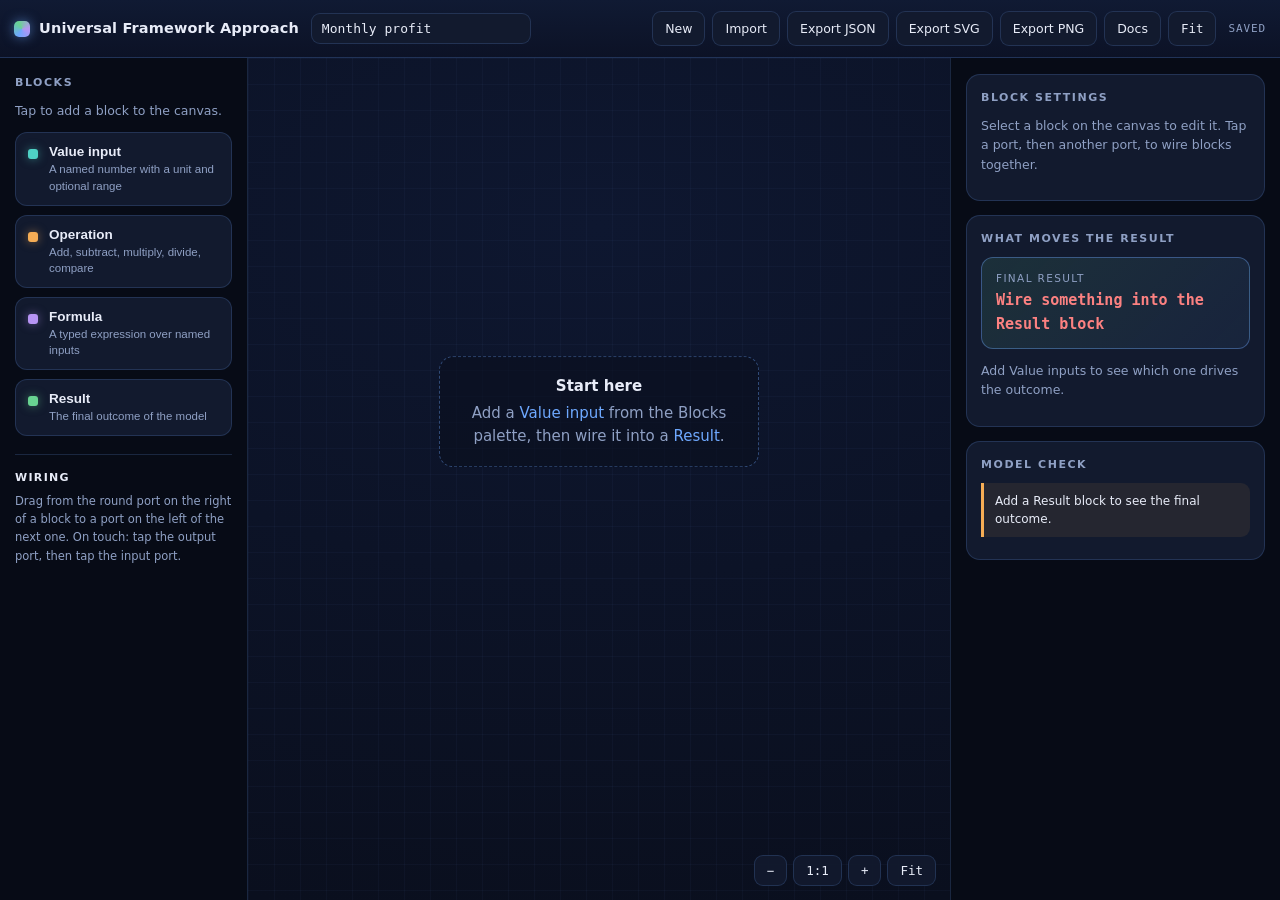
==== docs/index.html @ b8f3d3dd "Polish mobile layout and block card edges - Clip each block accent edge to the card corners (it read" ====
<!DOCTYPE html>
<html lang="en">
<head>
  <meta charset="utf-8">
  <meta name="viewport" content="width=device-width, initial-scale=1, viewport-fit=cover">
  <title>Universal Framework Approach — block-based modelling</title>
  <meta name="description" content="Build any metric — profit, efficiency, a design score — from small blocks that plug into one main equation, with live values, dimensional unit checking and sensitivity analysis.">
  <link rel="icon" href="data:image/svg+xml,%3Csvg xmlns='http://www.w3.org/2000/svg' viewBox='0 0 32 32'%3E%3Crect width='32' height='32' rx='8' fill='%230a0f1e'/%3E%3Cpath d='M8 22 L8 14 L14 14 M8 10 L20 10 L20 14' stroke='%236ea8fe' stroke-width='2.5' fill='none' stroke-linecap='round'/%3E%3Ccircle cx='24' cy='18' r='3.5' fill='%2368d391'/%3E%3C/svg%3E">
  <link rel="stylesheet" href="app.css">
</head>
<body>
  <header class="topbar">
    <div class="brand">
      <span class="brand-mark" aria-hidden="true"></span>
      <span class="brand-name">Universal Framework Approach</span>
    </div>
    <input id="modelName" class="model-name" type="text" value="Untitled model" aria-label="Model name" spellcheck="false">
    <nav class="actions" aria-label="Model actions">
      <button type="button" id="btnNew" class="btn">New</button>
      <button type="button" id="btnImport" class="btn">Import</button>
      <button type="button" id="btnExportJson" class="btn">Export JSON</button>
      <button type="button" id="btnExportSvg" class="btn">Export SVG</button>
      <button type="button" id="btnExportPng" class="btn">Export PNG</button>
      <a class="btn btn-link" href="methodology.html">Docs</a>
      <button type="button" id="btnFit" class="btn btn-icon" title="Fit the model in view">Fit</button>
    </nav>
    <div class="save-state" id="saveState" title="Autosaved in this browser">saved</div>
  </header>

  <main class="layout">
    <aside class="palette" id="palette" aria-label="Blocks palette">
      <h2 class="panel-title">Blocks</h2>
      <p class="panel-sub">Tap to add a block to the canvas.</p>
      <div class="palette-list">
        <button type="button" class="palette-item" data-type="input">
          <span class="swatch swatch-input"></span>
          <span class="palette-text"><strong>Value input</strong><em>A named number with a unit and optional range</em></span>
        </button>
        <button type="button" class="palette-item" data-type="op">
          <span class="swatch swatch-op"></span>
          <span class="palette-text"><strong>Operation</strong><em>Add, subtract, multiply, divide, compare</em></span>
        </button>
        <button type="button" class="palette-item" data-type="formula">
          <span class="swatch swatch-formula"></span>
          <span class="palette-text"><strong>Formula</strong><em>A typed expression over named inputs</em></span>
        </button>
        <button type="button" class="palette-item" data-type="result">
          <span class="swatch swatch-result"></span>
          <span class="palette-text"><strong>Result</strong><em>The final outcome of the model</em></span>
        </button>
      </div>
      <div class="palette-help">
        <strong>Wiring</strong>
        Drag from the round port on the right of a block to a port on the left of the next one.
        On touch: tap the output port, then tap the input port.
      </div>
    </aside>

    <section class="stage" id="stage">
      <svg id="canvas" xmlns="http://www.w3.org/2000/svg" role="img" aria-label="Model canvas"></svg>
      <div class="stage-hint" id="stageHint">
        <strong>Start here</strong>
        Add a <em>Value input</em> from the Blocks palette, then wire it into a <em>Result</em>.
      </div>
      <div class="zoom-controls" aria-hidden="false">
        <button type="button" id="btnZoomOut" class="btn btn-icon" title="Zoom out">−</button>
        <button type="button" id="btnZoomReset" class="btn btn-icon" title="Reset zoom">1:1</button>
        <button type="button" id="btnZoomIn" class="btn btn-icon" title="Zoom in">+</button>
        <button type="button" id="btnZoomFit" class="btn btn-icon" title="Fit the model in view">Fit</button>
      </div>
    </section>

    <aside class="side" id="side">
      <section class="panel" id="settingsPanel">
        <h2 class="panel-title">Block settings</h2>
        <div id="settingsBody" class="panel-body">
          <p class="panel-sub">Select a block on the canvas to edit it.</p>
        </div>
      </section>

      <section class="panel" id="sensitivityPanel">
        <h2 class="panel-title">What moves the result</h2>
        <div id="sensitivityBody" class="panel-body">
          <p class="panel-sub">Add inputs to see which one drives the outcome.</p>
        </div>
      </section>

      <section class="panel panel-issues" id="issuesPanel">
        <h2 class="panel-title">Model check</h2>
        <div id="issuesBody" class="panel-body"></div>
      </section>
    </aside>
  </main>

  <div class="sheet-scrim" id="sheetScrim" hidden></div>
  <div class="fab-row">
    <button type="button" class="fab" id="btnPalette">+ Blocks</button>
    <button type="button" class="fab fab-alt" id="btnSettings">Settings</button>
  </div>

  <input type="file" id="fileInput" accept="application/json,.json" hidden>
  <div class="toast" id="toast" role="status" aria-live="polite"></div>

  <script type="module" src="js/main.js"></script>
</body>
</html>
---- docs/app.css ----
/* Universal Framework Approach — dark technical / blueprint theme */
:root {
  color-scheme: dark;
  --bg: #0a0f1e;
  --bg-deep: #070b16;
  --panel: #121a2e;
  --panel-2: #16203a;
  --line: rgba(110, 168, 254, 0.18);
  --line-strong: rgba(110, 168, 254, 0.38);
  --text: #e8ecf8;
  --muted: #8fa0c4;
  --accent: #6ea8fe;
  --input-c: #4fd1c5;
  --op-c: #f6ad55;
  --formula-c: #b794f4;
  --result-c: #68d391;
  --danger: #fc8181;
  --mono: ui-monospace, SFMono-Regular, Menlo, Consolas, monospace;
  --sans: system-ui, -apple-system, "Segoe UI", Roboto, sans-serif;
  --topbar-h: 58px;
}

* { box-sizing: border-box; }
html, body { height: 100%; }
body {
  margin: 0;
  background: var(--bg);
  color: var(--text);
  font-family: var(--sans);
  font-size: 15px;
  line-height: 1.55;
  overflow: hidden;
  overscroll-behavior: none;
}

/* ---------- top bar ---------- */
.topbar {
  height: var(--topbar-h);
  display: flex;
  align-items: center;
  gap: 12px;
  padding: 0 14px;
  border-bottom: 1px solid var(--line);
  background: linear-gradient(180deg, #101a33, #0c1226);
}
.brand { display: flex; align-items: center; gap: 9px; white-space: nowrap; }
.brand-mark {
  width: 16px; height: 16px; border-radius: 5px;
  background: conic-gradient(from 210deg, var(--accent), var(--result-c), var(--formula-c), var(--accent));
  box-shadow: 0 0 12px rgba(110, 168, 254, 0.55);
}
.brand-name { font-weight: 650; letter-spacing: 0.01em; font-size: 14.5px; }
.model-name {
  flex: 0 1 220px;
  min-width: 90px;
  background: var(--panel);
  border: 1px solid var(--line);
  border-radius: 9px;
  color: var(--text);
  padding: 7px 10px;
  font-family: var(--mono);
  font-size: 13px;
}
.model-name:focus { outline: none; border-color: var(--line-strong); }
.actions { display: flex; gap: 7px; margin-left: auto; overflow-x: auto; scrollbar-width: none; }
.actions::-webkit-scrollbar { display: none; }
.save-state {
  font-family: var(--mono); font-size: 11px; letter-spacing: 0.08em;
  text-transform: uppercase; color: var(--muted); white-space: nowrap;
}
.save-state.dirty { color: var(--op-c); }

.btn {
  appearance: none;
  background: var(--panel);
  color: var(--text);
  border: 1px solid var(--line);
  border-radius: 9px;
  padding: 7px 12px;
  font-size: 12.5px;
  font-family: var(--sans);
  cursor: pointer;
  white-space: nowrap;
  transition: background 0.15s ease, border-color 0.15s ease, transform 0.1s ease;
}
.btn:hover { background: var(--panel-2); border-color: var(--line-strong); }
.btn:active { transform: translateY(1px); }
.btn-link { text-decoration: none; display: inline-flex; align-items: center; }
.btn-icon { font-family: var(--mono); }

/* ---------- layout ---------- */
.layout {
  display: grid;
  grid-template-columns: 248px 1fr 330px;
  height: calc(100vh - var(--topbar-h));
  height: calc(100dvh - var(--topbar-h));
}
.palette, .side {
  background: var(--bg-deep);
  overflow-y: auto;
  padding: 16px 15px 30px;
}
.palette { border-right: 1px solid var(--line); }
.side { border-left: 1px solid var(--line); display: flex; flex-direction: column; gap: 14px; }

.panel-title {
  font-size: 11px;
  letter-spacing: 0.14em;
  text-transform: uppercase;
  color: var(--muted);
  margin: 0 0 10px;
  font-weight: 650;
}
.panel-sub { color: var(--muted); font-size: 12.5px; margin: 0 0 12px; }
.panel-body { font-size: 13px; }
.panel {
  background: var(--panel);
  border: 1px solid var(--line);
  border-radius: 14px;
  padding: 14px;
}

/* palette */
.palette-list { display: flex; flex-direction: column; gap: 9px; }
.palette-item {
  display: flex; gap: 11px; align-items: flex-start; text-align: left;
  background: var(--panel);
  border: 1px solid var(--line);
  border-radius: 12px;
  padding: 11px 12px;
  color: var(--text);
  cursor: pointer;
  transition: transform 0.12s ease, border-color 0.15s ease, background 0.15s ease;
}
.palette-item:hover { transform: translateY(-1px); border-color: var(--line-strong); background: var(--panel-2); }
.palette-item:active { transform: translateY(0); }
.swatch { width: 10px; height: 10px; border-radius: 3px; margin-top: 5px; flex: none; }
.swatch-input { background: var(--input-c); box-shadow: 0 0 10px rgba(79, 209, 197, 0.5); }
.swatch-op { background: var(--op-c); box-shadow: 0 0 10px rgba(246, 173, 85, 0.5); }
.swatch-formula { background: var(--formula-c); box-shadow: 0 0 10px rgba(183, 148, 244, 0.5); }
.swatch-result { background: var(--result-c); box-shadow: 0 0 10px rgba(104, 211, 145, 0.5); }
.palette-text { display: flex; flex-direction: column; gap: 2px; }
.palette-text strong { font-size: 13.5px; }
.palette-text em { font-style: normal; color: var(--muted); font-size: 11.5px; line-height: 1.4; }
.palette-help {
  margin-top: 18px; color: var(--muted); font-size: 11.5px; line-height: 1.6;
  border-top: 1px solid var(--line); padding-top: 14px;
}
.palette-help strong { display: block; color: var(--text); font-size: 11px; letter-spacing: 0.12em; text-transform: uppercase; margin-bottom: 5px; }

/* stage */
.stage { position: relative; overflow: hidden; background: radial-gradient(1200px 700px at 50% 20%, #0e1730, var(--bg)); }
#canvas { width: 100%; height: 100%; display: block; touch-action: none; }
.stage-hint {
  position: absolute; left: 50%; top: 42%; transform: translate(-50%, -50%);
  text-align: center; color: var(--muted); pointer-events: none;
  border: 1px dashed var(--line-strong); border-radius: 14px; padding: 18px 22px; max-width: 320px;
  background: rgba(10, 15, 30, 0.6);
}
.stage-hint strong { display: block; color: var(--text); margin-bottom: 4px; }
.stage-hint em { font-style: normal; color: var(--accent); }
.zoom-controls {
  position: absolute; right: 14px; bottom: 14px; display: flex; gap: 6px;
}
.zoom-controls .btn { background: rgba(18, 26, 46, 0.9); }

/* settings form */
.field { margin-bottom: 12px; }
.field label {
  display: block; font-size: 10.5px; letter-spacing: 0.12em; text-transform: uppercase;
  color: var(--muted); margin-bottom: 5px; font-weight: 650;
}
.field input, .field select, .field textarea {
  width: 100%;
  background: var(--bg);
  border: 1px solid var(--line);
  border-radius: 9px;
  color: var(--text);
  padding: 8px 10px;
  font-family: var(--mono);
  font-size: 13px;
}
.field textarea { min-height: 74px; resize: vertical; line-height: 1.5; }
.field input:focus, .field select:focus, .field textarea:focus { outline: none; border-color: var(--accent); }
.field-row { display: flex; gap: 8px; }
.field-row .field { flex: 1; }
.field-hint { color: var(--muted); font-size: 11px; margin-top: 5px; line-height: 1.5; }
.field-hint code { font-family: var(--mono); color: var(--accent); background: rgba(110, 168, 254, 0.12); padding: 1px 5px; border-radius: 5px; }
.chip-row { display: flex; flex-wrap: wrap; gap: 6px; margin-top: 8px; }
.chip {
  border: 1px solid var(--line); background: var(--bg); color: var(--muted);
  border-radius: 999px; padding: 3px 9px; font-family: var(--mono); font-size: 11px; cursor: pointer;
}
.chip:hover { color: var(--text); border-color: var(--line-strong); }
.formula-input-row { display: flex; gap: 6px; align-items: center; margin-bottom: 6px; }
.formula-input-row input { flex: 1; }
.icon-btn {
  background: var(--bg); border: 1px solid var(--line); color: var(--muted);
  border-radius: 8px; width: 30px; height: 30px; cursor: pointer; font-family: var(--mono);
}
.icon-btn:hover { color: var(--danger); border-color: var(--danger); }
.btn-danger { border-color: rgba(252, 129, 129, 0.4); color: var(--danger); }
.btn-danger:hover { background: rgba(252, 129, 129, 0.12); }

/* sensitivity */
.sens-row { margin-bottom: 13px; }
.sens-head { display: flex; justify-content: space-between; align-items: baseline; gap: 8px; }
.sens-name { font-size: 13px; font-weight: 600; }
.sens-impact { font-family: var(--mono); font-size: 12px; color: var(--text); white-space: nowrap; }
.sens-bar { height: 6px; border-radius: 999px; background: rgba(110, 168, 254, 0.14); margin-top: 6px; overflow: hidden; }
.sens-fill {
  height: 100%; border-radius: 999px;
  background: linear-gradient(90deg, var(--accent), var(--result-c));
  transition: width 0.35s ease;
}
.sens-detail { color: var(--muted); font-size: 11px; margin-top: 4px; font-family: var(--mono); }

.issue {
  border-left: 3px solid var(--op-c);
  background: rgba(246, 173, 85, 0.08);
  padding: 9px 11px; border-radius: 0 9px 9px 0;
  font-size: 12px; color: var(--text); margin-bottom: 8px; line-height: 1.5;
}
.issue.ok { border-left-color: var(--result-c); background: rgba(104, 211, 145, 0.08); }

/* result readout */
.result-readout {
  border: 1px solid var(--line-strong);
  border-radius: 12px;
  padding: 12px 14px;
  background: linear-gradient(135deg, rgba(104, 211, 145, 0.12), rgba(110, 168, 254, 0.07));
  margin-bottom: 12px;
}
.result-readout .rr-label { font-size: 10.5px; letter-spacing: 0.13em; text-transform: uppercase; color: var(--muted); }
.result-readout .rr-value { font-family: var(--mono); font-size: 24px; font-weight: 650; margin-top: 3px; word-break: break-word; }
.result-readout .rr-value.err { color: var(--danger); font-size: 15px; }

/* toast */
.toast {
  position: fixed; left: 50%; bottom: 22px; transform: translate(-50%, 20px);
  background: var(--panel-2); border: 1px solid var(--line-strong); color: var(--text);
  padding: 10px 16px; border-radius: 11px; font-size: 13px;
  opacity: 0; pointer-events: none; transition: opacity 0.25s ease, transform 0.25s ease;
  max-width: min(92vw, 460px); text-align: center;
}
.toast.show { opacity: 1; transform: translate(-50%, 0); }

/* mobile sheets */
.sheet-scrim {
  position: fixed; inset: 0; background: rgba(4, 8, 18, 0.6); z-index: 40;
}
.fab-row { display: none; }
.fab {
  position: fixed; right: 16px; bottom: 78px; z-index: 50;
  background: var(--accent); color: #071022; border: none; border-radius: 999px;
  padding: 12px 18px; font-size: 14px; font-weight: 650; cursor: pointer;
  box-shadow: 0 10px 26px rgba(0, 0, 0, 0.45);
}
.fab-alt { bottom: 150px; background: var(--panel-2); color: var(--text); border: 1px solid var(--line-strong); }

@media (max-width: 1080px) {
  .layout { grid-template-columns: 210px 1fr 290px; }
}
@media (max-width: 860px) {
  body { overflow: auto; }
  .actions { flex-wrap: wrap; overflow-x: visible; }
  .btn { padding: 6px 10px; font-size: 12px; }
  .topbar { height: auto; min-height: var(--topbar-h); flex-wrap: wrap; padding: 8px 12px; gap: 8px; }
  .brand-name { display: none; }
  .model-name { flex: 1 1 120px; }
  .actions { order: 3; width: 100%; margin-left: 0; padding-bottom: 2px; }
  .save-state { position: absolute; right: 12px; top: 12px; }
  .layout { display: block; height: auto; }
  .stage { height: calc(100dvh - 132px); }
  .palette, .side {
    position: fixed; z-index: 45; left: 0; right: 0; bottom: 0;
    max-height: 72dvh; border-radius: 18px 18px 0 0; border: 1px solid var(--line-strong);
    background: var(--bg-deep); padding: 18px 16px 26px;
    transform: translateY(102%); transition: transform 0.28s cubic-bezier(0.22, 1, 0.36, 1);
    overflow-y: auto;
  }
  .palette.open, .side.open { transform: translateY(0); }
  .fab-row { display: block; }
  .zoom-controls { bottom: 18px; left: 14px; right: auto; }
}
@media (min-width: 861px) {
  .sheet-scrim { display: none; }
}
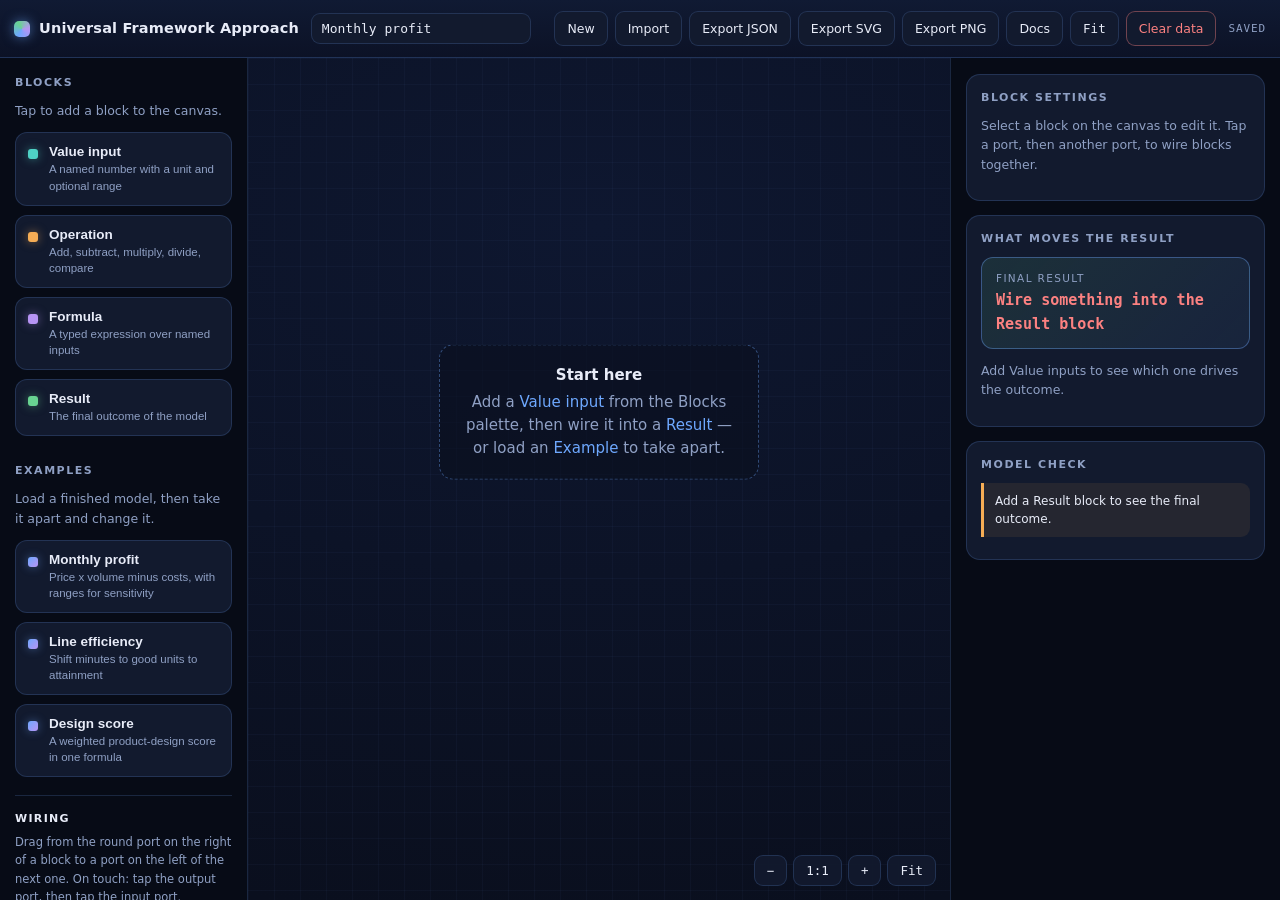
==== commit 16bbad6d: "Add loadable examples and a Clear data option - Blocks palette gains three ready-made models: Monthl" ====
--- a/docs/index.html
+++ b/docs/index.html
@@ -23,6 +23,7 @@
       <button type="button" id="btnExportPng" class="btn">Export PNG</button>
       <a class="btn btn-link" href="methodology.html">Docs</a>
       <button type="button" id="btnFit" class="btn btn-icon" title="Fit the model in view">Fit</button>
+      <button type="button" id="btnClear" class="btn btn-danger" title="Delete everything this site saved in your browser">Clear data</button>
     </nav>
     <div class="save-state" id="saveState" title="Autosaved in this browser">saved</div>
   </header>
@@ -49,6 +50,22 @@
           <span class="palette-text"><strong>Result</strong><em>The final outcome of the model</em></span>
         </button>
       </div>
+      <h2 class="panel-title panel-title-spaced">Examples</h2>
+      <p class="panel-sub">Load a finished model, then take it apart and change it.</p>
+      <div class="palette-list">
+        <button type="button" class="palette-item" data-example="profit">
+          <span class="swatch swatch-example"></span>
+          <span class="palette-text"><strong>Monthly profit</strong><em>Price x volume minus costs, with ranges for sensitivity</em></span>
+        </button>
+        <button type="button" class="palette-item" data-example="efficiency">
+          <span class="swatch swatch-example"></span>
+          <span class="palette-text"><strong>Line efficiency</strong><em>Shift minutes to good units to attainment</em></span>
+        </button>
+        <button type="button" class="palette-item" data-example="design">
+          <span class="swatch swatch-example"></span>
+          <span class="palette-text"><strong>Design score</strong><em>A weighted product-design score in one formula</em></span>
+        </button>
+      </div>
       <div class="palette-help">
         <strong>Wiring</strong>
         Drag from the round port on the right of a block to a port on the left of the next one.
@@ -60,7 +77,7 @@
       <svg id="canvas" xmlns="http://www.w3.org/2000/svg" role="img" aria-label="Model canvas"></svg>
       <div class="stage-hint" id="stageHint">
         <strong>Start here</strong>
-        Add a <em>Value input</em> from the Blocks palette, then wire it into a <em>Result</em>.
+        Add a <em>Value input</em> from the Blocks palette, then wire it into a <em>Result</em> — or load an <em>Example</em> to take apart.
       </div>
       <div class="zoom-controls" aria-hidden="false">
         <button type="button" id="btnZoomOut" class="btn btn-icon" title="Zoom out">−</button>
--- a/docs/app.css
+++ b/docs/app.css
@@ -139,6 +139,8 @@
 .swatch-op { background: var(--op-c); box-shadow: 0 0 10px rgba(246, 173, 85, 0.5); }
 .swatch-formula { background: var(--formula-c); box-shadow: 0 0 10px rgba(183, 148, 244, 0.5); }
 .swatch-result { background: var(--result-c); box-shadow: 0 0 10px rgba(104, 211, 145, 0.5); }
+.swatch-example { background: linear-gradient(135deg, var(--accent), var(--formula-c)); box-shadow: 0 0 10px rgba(110, 168, 254, 0.45); }
+.panel-title-spaced { margin-top: 26px; }
 .palette-text { display: flex; flex-direction: column; gap: 2px; }
 .palette-text strong { font-size: 13.5px; }
 .palette-text em { font-style: normal; color: var(--muted); font-size: 11.5px; line-height: 1.4; }
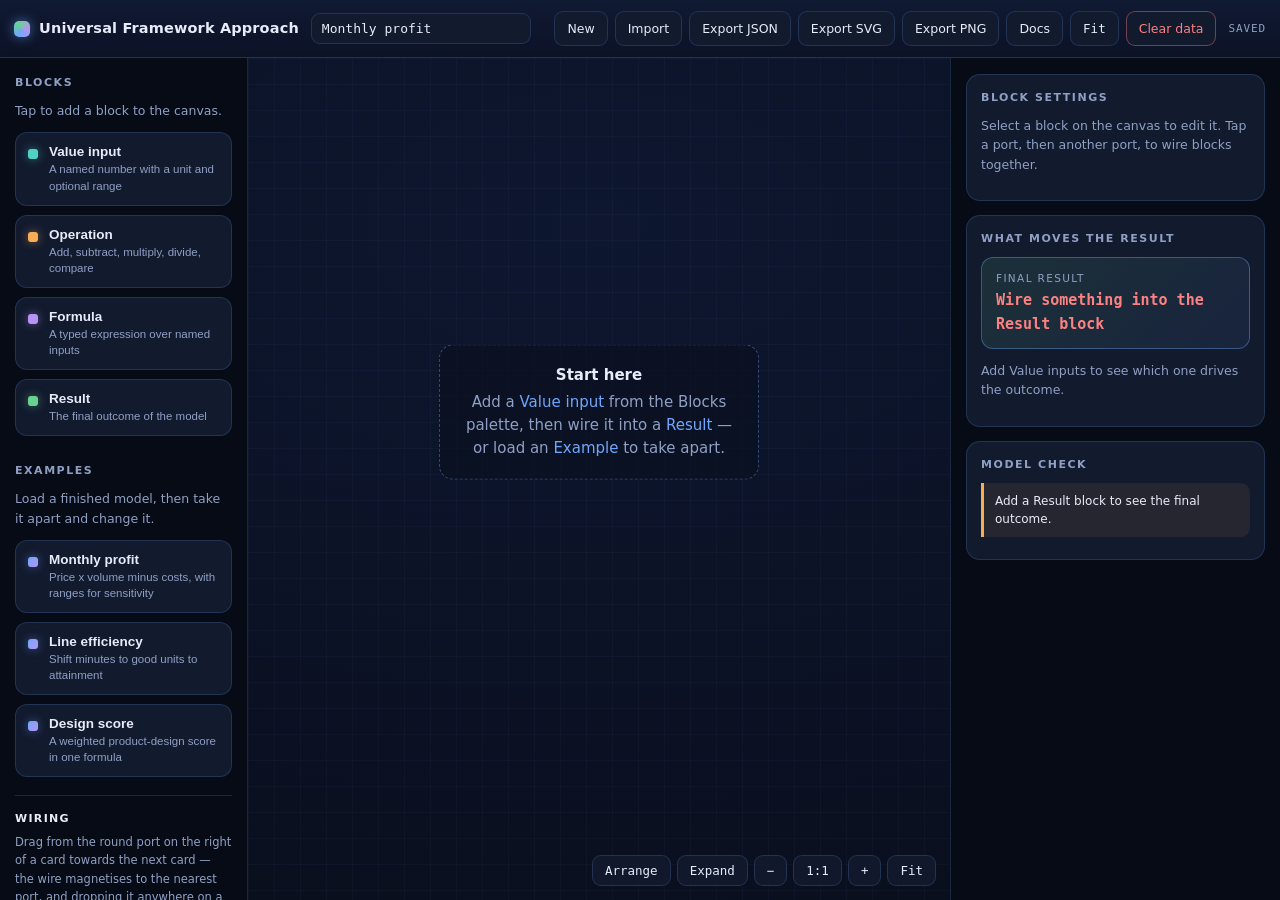
==== commit e8ecf8d1: "Simplify wiring, add auto-arrange, compact cards and focus view Wiring: wires magnetise to the neare" ====
--- a/docs/index.html
+++ b/docs/index.html
@@ -68,8 +68,14 @@
       </div>
       <div class="palette-help">
         <strong>Wiring</strong>
-        Drag from the round port on the right of a block to a port on the left of the next one.
-        On touch: tap the output port, then tap the input port.
+        Drag from the round port on the right of a card towards the next card &mdash; the wire
+        magnetises to the nearest port, and dropping it anywhere on a card uses that card's first
+        free input. On touch: tap the output port, then tap the destination card or port.
+        <br><br>
+        <strong>Keeping it readable</strong>
+        <em>Arrange</em> lays the blocks out in flow order, <em>Compact</em> shrinks every card to a
+        mini overview (or the &#8722; button shrinks one card), and the target button on a card opens
+        just that block with everything it is built from.
       </div>
     </aside>
 
@@ -79,7 +85,13 @@
         <strong>Start here</strong>
         Add a <em>Value input</em> from the Blocks palette, then wire it into a <em>Result</em> — or load an <em>Example</em> to take apart.
       </div>
+      <div class="focus-bar" id="focusBar" hidden>
+        <span id="focusLabel"></span>
+        <button type="button" id="btnShowAll" class="btn" title="Leave the focus view and show every block">Show whole model</button>
+      </div>
       <div class="zoom-controls" aria-hidden="false">
+        <button type="button" id="btnArrange" class="btn btn-icon" title="Lay the blocks out in flow order, inputs on the left">Arrange</button>
+        <button type="button" id="btnCompact" class="btn btn-icon" title="Shrink every card to a mini overview">Compact</button>
         <button type="button" id="btnZoomOut" class="btn btn-icon" title="Zoom out">−</button>
         <button type="button" id="btnZoomReset" class="btn btn-icon" title="Reset zoom">1:1</button>
         <button type="button" id="btnZoomIn" class="btn btn-icon" title="Zoom in">+</button>
--- a/docs/app.css
+++ b/docs/app.css
@@ -162,9 +162,23 @@
 .stage-hint strong { display: block; color: var(--text); margin-bottom: 4px; }
 .stage-hint em { font-style: normal; color: var(--accent); }
 .zoom-controls {
-  position: absolute; right: 14px; bottom: 14px; display: flex; gap: 6px;
+  position: absolute; right: 14px; bottom: 14px; display: flex; gap: 6px; flex-wrap: wrap;
+  justify-content: flex-end; max-width: calc(100% - 28px);
 }
 .zoom-controls .btn { background: rgba(18, 26, 46, 0.9); }
+.btn.active { border-color: var(--accent); color: var(--accent); }
+
+/* focus view banner */
+.focus-bar {
+  position: absolute; left: 14px; top: 14px; z-index: 5;
+  display: flex; align-items: center; gap: 10px;
+  background: rgba(18, 26, 46, 0.92); border: 1px solid var(--line-strong);
+  border-radius: 11px; padding: 7px 8px 7px 13px; max-width: min(80%, 560px);
+}
+.focus-bar span {
+  color: var(--text); font-size: 12.5px; overflow: hidden; text-overflow: ellipsis; white-space: nowrap;
+}
+.focus-bar[hidden] { display: none; }
 
 /* settings form */
 .field { margin-bottom: 12px; }
@@ -196,6 +210,12 @@
 .chip:hover { color: var(--text); border-color: var(--line-strong); }
 .formula-input-row { display: flex; gap: 6px; align-items: center; margin-bottom: 6px; }
 .formula-input-row input { flex: 1; }
+.port-tag {
+  display: inline-flex; align-items: center; justify-content: center;
+  min-width: 32px; height: 30px; padding: 0 8px;
+  border: 1px solid var(--line); border-radius: 8px; background: var(--bg);
+  color: var(--text); font-family: var(--mono); font-size: 11.5px;
+}
 .icon-btn {
   background: var(--bg); border: 1px solid var(--line); color: var(--muted);
   border-radius: 8px; width: 30px; height: 30px; cursor: pointer; font-family: var(--mono);
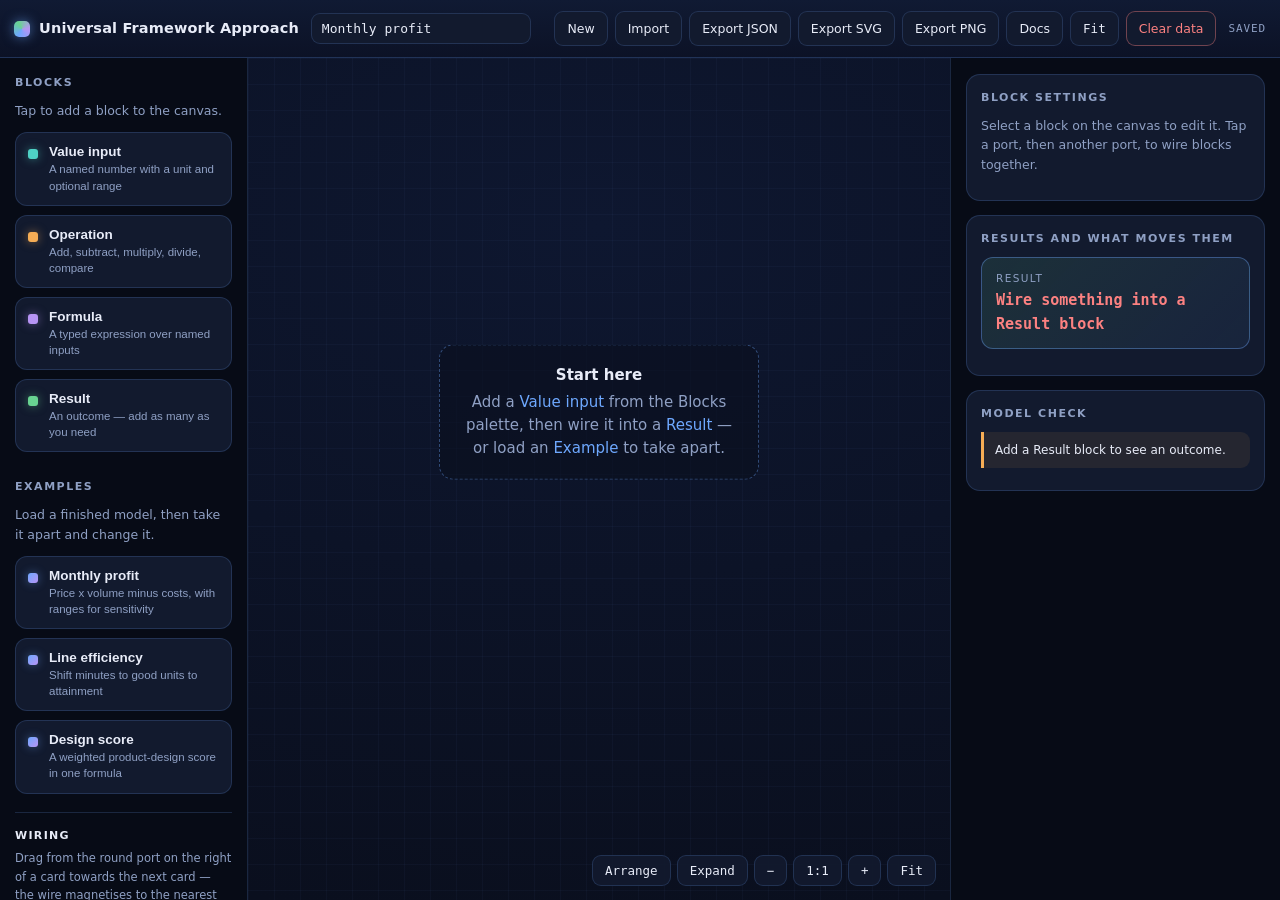
==== commit a0a8b6f2: "Inputs beside their blocks in Arrange, multi-result models, per-result sensitivity - Arrange now dro" ====
--- a/docs/index.html
+++ b/docs/index.html
@@ -47,7 +47,7 @@
         </button>
         <button type="button" class="palette-item" data-type="result">
           <span class="swatch swatch-result"></span>
-          <span class="palette-text"><strong>Result</strong><em>The final outcome of the model</em></span>
+          <span class="palette-text"><strong>Result</strong><em>An outcome &mdash; add as many as you need</em></span>
         </button>
       </div>
       <h2 class="panel-title panel-title-spaced">Examples</h2>
@@ -71,9 +71,10 @@
         Drag from the round port on the right of a card towards the next card &mdash; the wire
         magnetises to the nearest port, and dropping it anywhere on a card uses that card's first
         free input. On touch: tap the output port, then tap the destination card or port.
+        To remove a wire, tap it so it lights up, then tap <em>Delete wire</em> &mdash; no keyboard needed on a phone.
         <br><br>
         <strong>Keeping it readable</strong>
-        <em>Arrange</em> lays the blocks out in flow order, <em>Compact</em> shrinks every card to a
+        <em>Arrange</em> glides the blocks into flow order and drops every input right next to the block it is wired into (not in a far-left column), <em>Compact</em> shrinks every card to a
         mini overview (or the &#8722; button shrinks one card), and the target button on a card opens
         just that block with everything it is built from.
       </div>
@@ -89,8 +90,13 @@
         <span id="focusLabel"></span>
         <button type="button" id="btnShowAll" class="btn" title="Leave the focus view and show every block">Show whole model</button>
       </div>
+      <div class="wire-bar" id="wireBar" hidden>
+        <span id="wireLabel"></span>
+        <button type="button" id="btnDeleteWire" class="btn btn-danger" title="Remove the selected wire">Delete wire</button>
+        <button type="button" id="btnWireDeselect" class="btn" title="Leave the wire on the canvas, just deselect it">Deselect</button>
+      </div>
       <div class="zoom-controls" aria-hidden="false">
-        <button type="button" id="btnArrange" class="btn btn-icon" title="Lay the blocks out in flow order, inputs on the left">Arrange</button>
+        <button type="button" id="btnArrange" class="btn btn-icon" title="Glide the blocks into flow order, each input beside the block it is wired into">Arrange</button>
         <button type="button" id="btnCompact" class="btn btn-icon" title="Shrink every card to a mini overview">Compact</button>
         <button type="button" id="btnZoomOut" class="btn btn-icon" title="Zoom out">−</button>
         <button type="button" id="btnZoomReset" class="btn btn-icon" title="Reset zoom">1:1</button>
@@ -108,9 +114,9 @@
       </section>
 
       <section class="panel" id="sensitivityPanel">
-        <h2 class="panel-title">What moves the result</h2>
+        <h2 class="panel-title">Results and what moves them</h2>
         <div id="sensitivityBody" class="panel-body">
-          <p class="panel-sub">Add inputs to see which one drives the outcome.</p>
+          <p class="panel-sub">Add inputs to see which one drives each outcome.</p>
         </div>
       </section>
 
--- a/docs/app.css
+++ b/docs/app.css
@@ -180,6 +180,18 @@
 }
 .focus-bar[hidden] { display: none; }
 
+/* selected-wire bar: touch-friendly wire removal */
+.wire-bar {
+  position: absolute; right: 14px; top: 14px; z-index: 5;
+  display: flex; align-items: center; gap: 8px;
+  background: rgba(18, 26, 46, 0.92); border: 1px solid var(--line-strong);
+  border-radius: 11px; padding: 7px 8px 7px 13px; max-width: min(80%, 480px);
+}
+.wire-bar span {
+  color: var(--text); font-size: 12.5px; overflow: hidden; text-overflow: ellipsis; white-space: nowrap;
+}
+.wire-bar[hidden] { display: none; }
+
 /* settings form */
 .field { margin-bottom: 12px; }
 .field label {
@@ -225,6 +237,8 @@
 .btn-danger:hover { background: rgba(252, 129, 129, 0.12); }
 
 /* sensitivity */
+.sens-section { margin-bottom: 18px; }
+.sens-title { font-size: 11px; letter-spacing: 0.12em; text-transform: uppercase; color: var(--muted); margin-bottom: 8px; }
 .sens-row { margin-bottom: 13px; }
 .sens-head { display: flex; justify-content: space-between; align-items: baseline; gap: 8px; }
 .sens-name { font-size: 13px; font-weight: 600; }
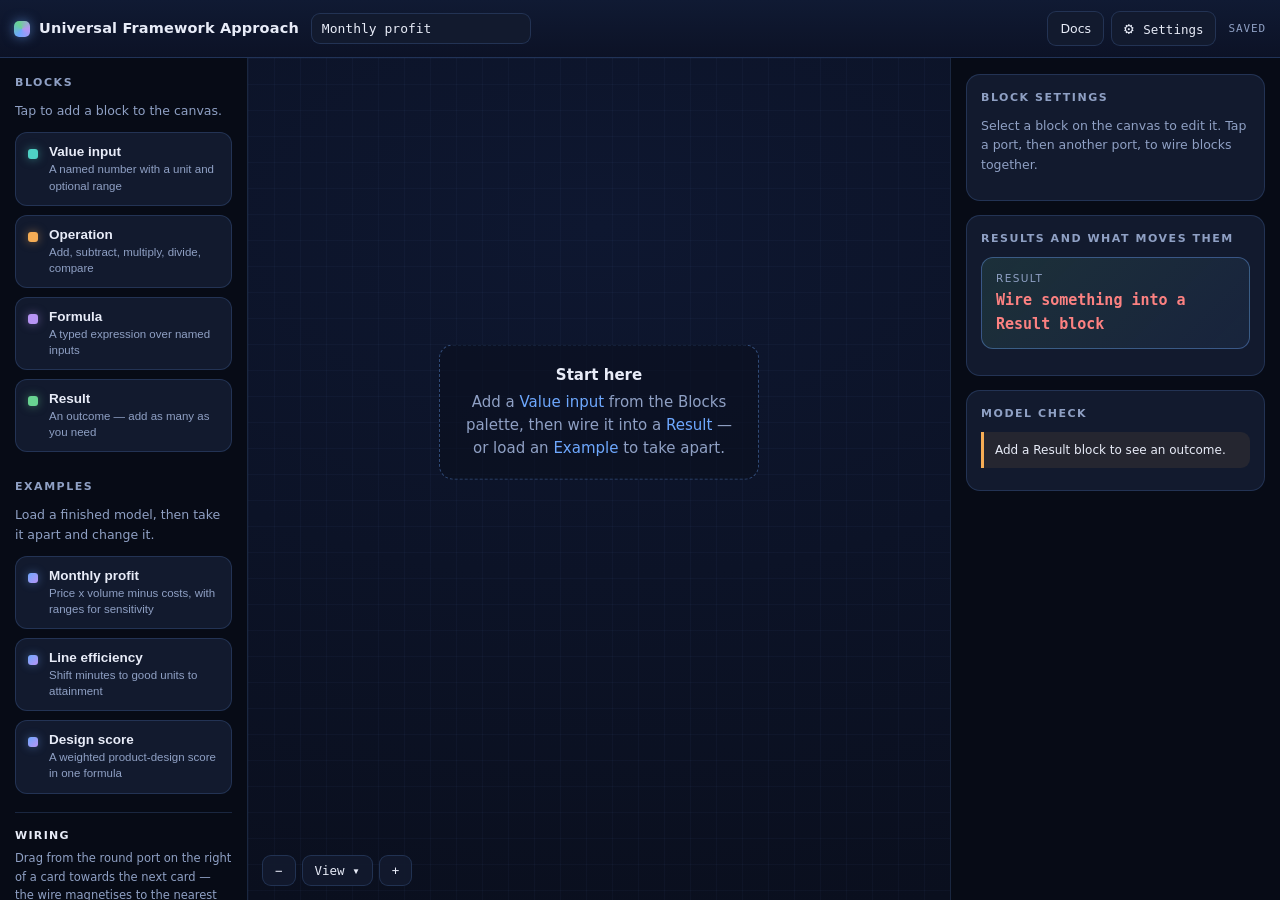
==== commit 9a6f57aa: "Port menu with pre-wired blocks, name blocks at creation, calmer Focus camera, tidier toolbars" ====
--- a/docs/index.html
+++ b/docs/index.html
@@ -16,14 +16,18 @@
     </div>
     <input id="modelName" class="model-name" type="text" value="Untitled model" aria-label="Model name" spellcheck="false">
     <nav class="actions" aria-label="Model actions">
-      <button type="button" id="btnNew" class="btn">New</button>
-      <button type="button" id="btnImport" class="btn">Import</button>
-      <button type="button" id="btnExportJson" class="btn">Export JSON</button>
-      <button type="button" id="btnExportSvg" class="btn">Export SVG</button>
-      <button type="button" id="btnExportPng" class="btn">Export PNG</button>
       <a class="btn btn-link" href="methodology.html">Docs</a>
-      <button type="button" id="btnFit" class="btn btn-icon" title="Fit the model in view">Fit</button>
-      <button type="button" id="btnClear" class="btn btn-danger" title="Delete everything this site saved in your browser">Clear data</button>
+      <div class="popout popout-top">
+        <button type="button" id="btnAppMenu" class="btn btn-icon" title="Model actions and settings" aria-haspopup="true" aria-expanded="false"><span class="gear" aria-hidden="true">&#9881;</span> Settings</button>
+        <div class="popout-menu popout-menu-right" id="appMenu" hidden>
+          <button type="button" id="btnNew" class="menu-item">New model</button>
+          <button type="button" id="btnImport" class="menu-item">Import JSON</button>
+          <button type="button" id="btnExportJson" class="menu-item">Export JSON</button>
+          <button type="button" id="btnExportSvg" class="menu-item">Export SVG</button>
+          <button type="button" id="btnExportPng" class="menu-item">Export PNG (3x)</button>
+          <button type="button" id="btnClear" class="menu-item menu-danger" title="Delete everything this site saved in your browser">Clear data</button>
+        </div>
+      </div>
     </nav>
     <div class="save-state" id="saveState" title="Autosaved in this browser">saved</div>
   </header>
@@ -71,7 +75,9 @@
         Drag from the round port on the right of a card towards the next card &mdash; the wire
         magnetises to the nearest port, and dropping it anywhere on a card uses that card's first
         free input. On touch: tap the output port, then tap the destination card or port.
-        To remove a wire, tap it so it lights up, then tap <em>Delete wire</em> &mdash; no keyboard needed on a phone.
+        <strong>Press and hold a port</strong> (or right-click it) to add a new block that is
+        already wired to it. To remove a wire, tap it so it lights up, then tap <em>Delete wire</em>
+        &mdash; no keyboard needed on a phone.
         <br><br>
         <strong>Keeping it readable</strong>
         <em>Arrange</em> glides the blocks into flow order and drops every input right next to the block it is wired into (not in a far-left column), <em>Compact</em> shrinks every card to a
@@ -95,13 +101,19 @@
         <button type="button" id="btnDeleteWire" class="btn btn-danger" title="Remove the selected wire">Delete wire</button>
         <button type="button" id="btnWireDeselect" class="btn" title="Leave the wire on the canvas, just deselect it">Deselect</button>
       </div>
-      <div class="zoom-controls" aria-hidden="false">
-        <button type="button" id="btnArrange" class="btn btn-icon" title="Glide the blocks into flow order, each input beside the block it is wired into">Arrange</button>
-        <button type="button" id="btnCompact" class="btn btn-icon" title="Shrink every card to a mini overview">Compact</button>
+      <div class="zoom-controls" id="viewControls">
         <button type="button" id="btnZoomOut" class="btn btn-icon" title="Zoom out">−</button>
-        <button type="button" id="btnZoomReset" class="btn btn-icon" title="Reset zoom">1:1</button>
+        <div class="popout">
+          <button type="button" id="btnViewMenu" class="btn btn-icon" title="View options: fit, arrange, compact, auto-fit" aria-haspopup="true" aria-expanded="false">View &#9662;</button>
+          <div class="popout-menu" id="viewMenu" hidden>
+            <button type="button" id="btnZoomReset" class="menu-item" title="Reset the zoom level to 1:1">1:1 &mdash; reset zoom</button>
+            <button type="button" id="btnZoomFit" class="menu-item" title="Fit the model in view">Fit &mdash; frame the model</button>
+            <button type="button" id="btnArrange" class="menu-item" title="Glide the blocks into flow order, each input beside the block it is wired into">Arrange &mdash; flow order</button>
+            <button type="button" id="btnCompact" class="menu-item" title="Shrink every card to a mini overview">Compact every card</button>
+            <button type="button" id="btnAutoFit" class="menu-item menu-toggle" aria-pressed="false" title="Let entering or leaving Focus re-frame the camera">Auto-fit camera: off</button>
+          </div>
+        </div>
         <button type="button" id="btnZoomIn" class="btn btn-icon" title="Zoom in">+</button>
-        <button type="button" id="btnZoomFit" class="btn btn-icon" title="Fit the model in view">Fit</button>
       </div>
     </section>
 
@@ -133,6 +145,18 @@
     <button type="button" class="fab fab-alt" id="btnSettings">Settings</button>
   </div>
 
+  <div class="dialog-scrim" id="dialogScrim" hidden>
+    <form class="dialog" id="blockDialog" role="dialog" aria-modal="true" aria-labelledby="dialogTitle">
+      <h3 id="dialogTitle">New block</h3>
+      <div id="dialogFields"></div>
+      <div class="dialog-actions">
+        <button type="button" class="btn" id="dialogCancel">Cancel</button>
+        <button type="submit" class="btn btn-primary" id="dialogCreate">Add block</button>
+      </div>
+    </form>
+  </div>
+  <div class="port-menu" id="portMenu" role="menu" hidden></div>
+
   <input type="file" id="fileInput" accept="application/json,.json" hidden>
   <div class="toast" id="toast" role="status" aria-live="polite"></div>
 
--- a/docs/app.css
+++ b/docs/app.css
@@ -162,11 +162,63 @@
 .stage-hint strong { display: block; color: var(--text); margin-bottom: 4px; }
 .stage-hint em { font-style: normal; color: var(--accent); }
 .zoom-controls {
-  position: absolute; right: 14px; bottom: 14px; display: flex; gap: 6px; flex-wrap: wrap;
-  justify-content: flex-end; max-width: calc(100% - 28px);
+  position: absolute; left: 14px; bottom: 14px; display: flex; gap: 6px; align-items: flex-end;
+  max-width: calc(100% - 28px); z-index: 6;
 }
 .zoom-controls .btn { background: rgba(18, 26, 46, 0.9); }
 .btn.active { border-color: var(--accent); color: var(--accent); }
+
+/* pop-out menus: the view cluster's menu opens upward, the gear's drops down */
+.popout { position: relative; display: flex; }
+.popout-menu {
+  position: absolute; bottom: calc(100% + 8px); left: 0; z-index: 60;
+  min-width: 228px; padding: 6px; display: flex; flex-direction: column; gap: 2px;
+  background: rgba(18, 26, 46, 0.98); border: 1px solid var(--line-strong);
+  border-radius: 12px; box-shadow: 0 18px 42px rgba(0, 0, 0, 0.5);
+}
+.popout-menu-right { left: auto; right: 0; bottom: auto; top: calc(100% + 8px); }
+.popout-menu[hidden] { display: none; }
+.menu-item {
+  text-align: left; background: none; border: 0; color: var(--text);
+  padding: 9px 11px; border-radius: 8px; font-size: 12.5px; font-family: var(--sans);
+  cursor: pointer; white-space: nowrap;
+}
+.menu-item:hover { background: rgba(110, 168, 254, 0.14); }
+.menu-item.menu-danger { color: var(--danger); }
+.menu-item.menu-danger:hover { background: rgba(252, 129, 129, 0.12); }
+.menu-toggle[aria-pressed="true"] { color: var(--accent); background: rgba(110, 168, 254, 0.12); }
+.menu-note {
+  color: var(--muted); font-size: 10.5px; letter-spacing: 0.08em; text-transform: uppercase;
+  padding: 7px 11px 4px;
+}
+.gear { font-size: 16px; line-height: 1; margin-right: 2px; }
+.btn-primary { background: var(--accent); border-color: transparent; color: #071022; font-weight: 650; }
+.btn-primary:hover { background: #86b7ff; }
+
+/* port menu: press-and-hold (or right-click) on a port */
+.port-menu {
+  position: fixed; left: 0; top: 0; z-index: 65;
+  min-width: 218px; padding: 6px; display: flex; flex-direction: column; gap: 2px;
+  background: rgba(18, 26, 46, 0.99); border: 1px solid var(--line-strong);
+  border-radius: 12px; box-shadow: 0 18px 42px rgba(0, 0, 0, 0.55);
+}
+.port-menu[hidden] { display: none; }
+
+/* create-block dialog */
+.dialog-scrim {
+  position: fixed; inset: 0; z-index: 70; display: flex; align-items: center;
+  justify-content: center; padding: 18px; background: rgba(4, 8, 18, 0.66);
+}
+.dialog-scrim[hidden] { display: none; }
+.dialog {
+  width: min(430px, 100%); max-height: 86dvh; overflow-y: auto;
+  background: var(--panel); border: 1px solid var(--line-strong); border-radius: 16px;
+  padding: 18px 18px 16px; box-shadow: 0 26px 60px rgba(0, 0, 0, 0.55);
+}
+.dialog h3 {
+  margin: 0 0 14px; font-size: 15px; font-weight: 650; letter-spacing: 0.01em;
+}
+.dialog-actions { display: flex; gap: 8px; justify-content: flex-end; margin-top: 16px; }
 
 /* focus view banner */
 .focus-bar {
@@ -317,7 +369,8 @@
   }
   .palette.open, .side.open { transform: translateY(0); }
   .fab-row { display: block; }
-  .zoom-controls { bottom: 18px; left: 14px; right: auto; }
+  .zoom-controls { bottom: 18px; }
+  .popout-menu { min-width: 200px; }
 }
 @media (min-width: 861px) {
   .sheet-scrim { display: none; }
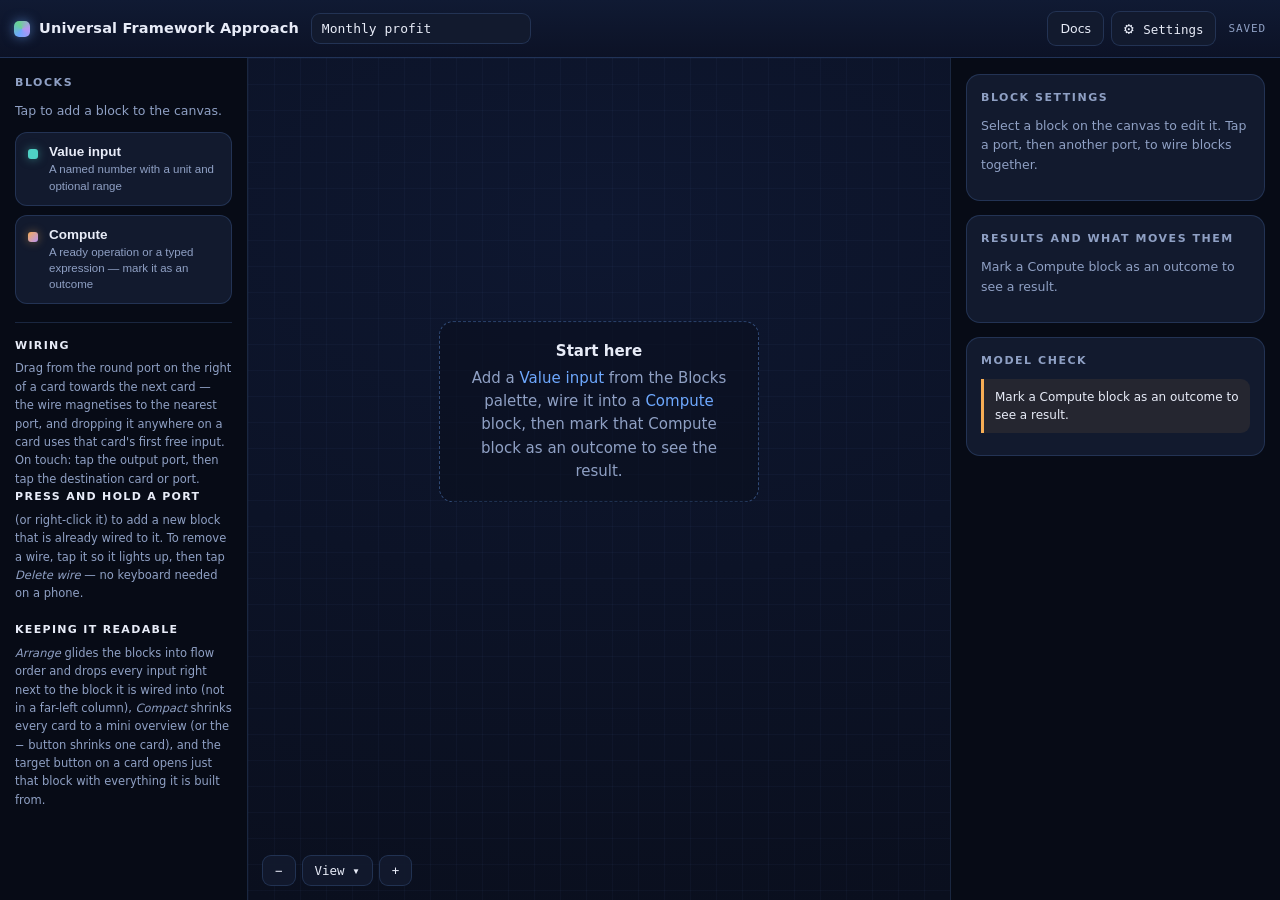
==== commit 8fb6de64: "One Compute block with marked outcomes replaces Operation, Formula and Result A Compute block does b" ====
--- a/docs/index.html
+++ b/docs/index.html
@@ -41,33 +41,9 @@
           <span class="swatch swatch-input"></span>
           <span class="palette-text"><strong>Value input</strong><em>A named number with a unit and optional range</em></span>
         </button>
-        <button type="button" class="palette-item" data-type="op">
-          <span class="swatch swatch-op"></span>
-          <span class="palette-text"><strong>Operation</strong><em>Add, subtract, multiply, divide, compare</em></span>
-        </button>
-        <button type="button" class="palette-item" data-type="formula">
-          <span class="swatch swatch-formula"></span>
-          <span class="palette-text"><strong>Formula</strong><em>A typed expression over named inputs</em></span>
-        </button>
-        <button type="button" class="palette-item" data-type="result">
-          <span class="swatch swatch-result"></span>
-          <span class="palette-text"><strong>Result</strong><em>An outcome &mdash; add as many as you need</em></span>
-        </button>
-      </div>
-      <h2 class="panel-title panel-title-spaced">Examples</h2>
-      <p class="panel-sub">Load a finished model, then take it apart and change it.</p>
-      <div class="palette-list">
-        <button type="button" class="palette-item" data-example="profit">
-          <span class="swatch swatch-example"></span>
-          <span class="palette-text"><strong>Monthly profit</strong><em>Price x volume minus costs, with ranges for sensitivity</em></span>
-        </button>
-        <button type="button" class="palette-item" data-example="efficiency">
-          <span class="swatch swatch-example"></span>
-          <span class="palette-text"><strong>Line efficiency</strong><em>Shift minutes to good units to attainment</em></span>
-        </button>
-        <button type="button" class="palette-item" data-example="design">
-          <span class="swatch swatch-example"></span>
-          <span class="palette-text"><strong>Design score</strong><em>A weighted product-design score in one formula</em></span>
+        <button type="button" class="palette-item" data-type="compute">
+          <span class="swatch swatch-compute"></span>
+          <span class="palette-text"><strong>Compute</strong><em>A ready operation or a typed expression &mdash; mark it as an outcome</em></span>
         </button>
       </div>
       <div class="palette-help">
@@ -90,7 +66,7 @@
       <svg id="canvas" xmlns="http://www.w3.org/2000/svg" role="img" aria-label="Model canvas"></svg>
       <div class="stage-hint" id="stageHint">
         <strong>Start here</strong>
-        Add a <em>Value input</em> from the Blocks palette, then wire it into a <em>Result</em> — or load an <em>Example</em> to take apart.
+        Add a <em>Value input</em> from the Blocks palette, wire it into a <em>Compute</em> block, then mark that Compute block as an outcome to see the result.
       </div>
       <div class="focus-bar" id="focusBar" hidden>
         <span id="focusLabel"></span>
--- a/docs/app.css
+++ b/docs/app.css
@@ -31,6 +31,9 @@
   line-height: 1.55;
   overflow: hidden;
   overscroll-behavior: none;
+  display: flex;
+  flex-direction: column;
+  height: 100dvh;
 }
 
 /* ---------- top bar ---------- */
@@ -89,11 +92,12 @@
 .btn-icon { font-family: var(--mono); }
 
 /* ---------- layout ---------- */
+.topbar { flex: none; }
 .layout {
   display: grid;
   grid-template-columns: 248px 1fr 330px;
-  height: calc(100vh - var(--topbar-h));
-  height: calc(100dvh - var(--topbar-h));
+  flex: 1 1 auto;
+  min-height: 0;
 }
 .palette, .side {
   background: var(--bg-deep);
@@ -136,10 +140,7 @@
 .palette-item:active { transform: translateY(0); }
 .swatch { width: 10px; height: 10px; border-radius: 3px; margin-top: 5px; flex: none; }
 .swatch-input { background: var(--input-c); box-shadow: 0 0 10px rgba(79, 209, 197, 0.5); }
-.swatch-op { background: var(--op-c); box-shadow: 0 0 10px rgba(246, 173, 85, 0.5); }
-.swatch-formula { background: var(--formula-c); box-shadow: 0 0 10px rgba(183, 148, 244, 0.5); }
-.swatch-result { background: var(--result-c); box-shadow: 0 0 10px rgba(104, 211, 145, 0.5); }
-.swatch-example { background: linear-gradient(135deg, var(--accent), var(--formula-c)); box-shadow: 0 0 10px rgba(110, 168, 254, 0.45); }
+.swatch-compute { background: linear-gradient(135deg, var(--op-c), var(--formula-c)); box-shadow: 0 0 10px rgba(246, 173, 85, 0.45); }
 .panel-title-spaced { margin-top: 26px; }
 .palette-text { display: flex; flex-direction: column; gap: 2px; }
 .palette-text strong { font-size: 13.5px; }
@@ -350,7 +351,7 @@
   .layout { grid-template-columns: 210px 1fr 290px; }
 }
 @media (max-width: 860px) {
-  body { overflow: auto; }
+  body { overflow: hidden; }
   .actions { flex-wrap: wrap; overflow-x: visible; }
   .btn { padding: 6px 10px; font-size: 12px; }
   .topbar { height: auto; min-height: var(--topbar-h); flex-wrap: wrap; padding: 8px 12px; gap: 8px; }
@@ -358,8 +359,8 @@
   .model-name { flex: 1 1 120px; }
   .actions { order: 3; width: 100%; margin-left: 0; padding-bottom: 2px; }
   .save-state { position: absolute; right: 12px; top: 12px; }
-  .layout { display: block; height: auto; }
-  .stage { height: calc(100dvh - 132px); }
+  .layout { display: flex; flex-direction: column; }
+  .stage { flex: 1 1 auto; min-height: 0; height: auto; }
   .palette, .side {
     position: fixed; z-index: 45; left: 0; right: 0; bottom: 0;
     max-height: 72dvh; border-radius: 18px 18px 0 0; border: 1px solid var(--line-strong);
